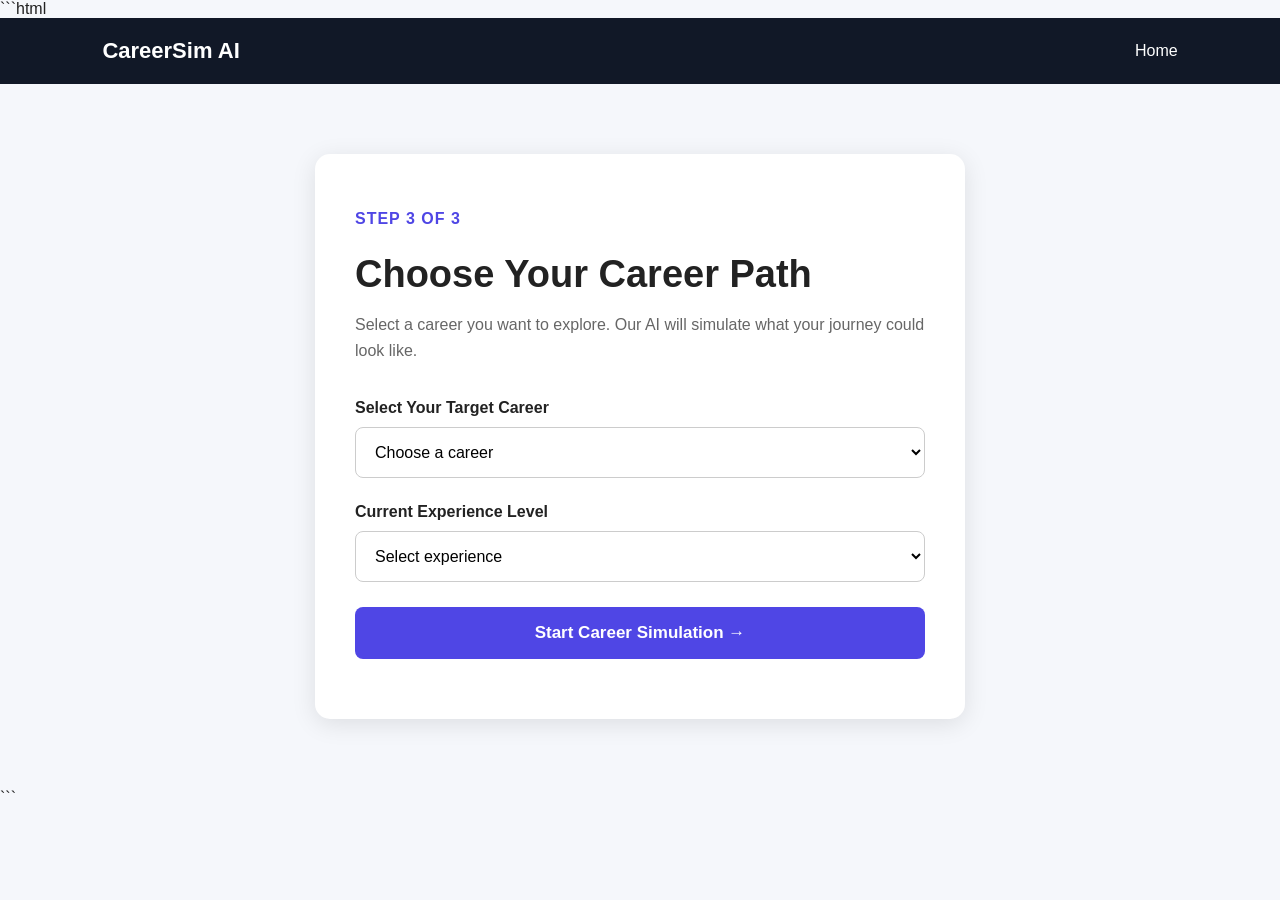
==== frontend/career.html @ e8f61f59 "Initial commit - AI Career Decision Simulator" ====
```html
<!DOCTYPE html>
<html lang="en">

<head>
    <meta charset="UTF-8">
    <meta name="viewport" content="width=device-width, initial-scale=1.0">

    <title>Career Selection | CareerSim AI</title>

    <style>
        * {
            box-sizing: border-box;
        }

        body {
            margin: 0;
            font-family: Arial, sans-serif;
            background: #f5f7fb;
            color: #222;
        }

        .navbar {
            background: #111827;
            color: white;
            padding: 20px 8%;
            display: flex;
            justify-content: space-between;
            align-items: center;
        }

        .logo {
            font-size: 22px;
            font-weight: bold;
        }

        .nav-links a {
            color: white;
            text-decoration: none;
        }

        .container {
            width: 90%;
            max-width: 650px;
            margin: 70px auto;
            background: white;
            padding: 40px;
            border-radius: 15px;
            box-shadow: 0 5px 25px rgba(0,0,0,0.1);
        }

        .tagline {
            color: #4f46e5;
            font-weight: bold;
            letter-spacing: 1px;
        }

        h1 {
            font-size: 38px;
            margin-bottom: 15px;
        }

        .description {
            color: #666;
            margin-bottom: 35px;
            line-height: 1.6;
        }

        .form-group {
            margin-bottom: 25px;
        }

        label {
            display: block;
            font-weight: bold;
            margin-bottom: 10px;
        }

        select {
            width: 100%;
            padding: 15px;
            font-size: 16px;
            border: 1px solid #ccc;
            border-radius: 8px;
            background: white;
            cursor: pointer;
        }

        #careerButton {
            width: 100%;
            padding: 16px;
            margin-top: 10px;
            border: none;
            border-radius: 8px;
            background: #4f46e5;
            color: white;
            font-size: 17px;
            font-weight: bold;
            cursor: pointer;
            display: block;
        }

        #careerButton:hover {
            background: #3730a3;
        }

        #careerMessage {
            margin-top: 20px;
            font-weight: bold;
            text-align: center;
        }
    </style>
</head>

<body>

    <nav class="navbar">
        <div class="logo">CareerSim AI</div>

        <div class="nav-links">
            <a href="index.html">Home</a>
        </div>
    </nav>


    <div class="container">

        <p class="tagline">STEP 3 OF 3</p>

        <h1>Choose Your Career Path</h1>

        <p class="description">
            Select a career you want to explore.
            Our AI will simulate what your journey could look like.
        </p>


        <div class="form-group">

            <label for="career">
                Select Your Target Career
            </label>

            <select id="career">

                <option value="">
                    Choose a career
                </option>

                <option value="software developer">
                    Software Developer
                </option>

                <option value="data analyst">
                    Data Analyst
                </option>

                <option value="data scientist">
                    Data Scientist
                </option>

                <option value="ai ml engineer">
                    AI / ML Engineer
                </option>

                <option value="web developer">
                    Web Developer
                </option>

                <option value="cloud engineer">
                    Cloud Engineer
                </option>

            </select>

        </div>


        <div class="form-group">

            <label for="experience">
                Current Experience Level
            </label>

            <select id="experience">

                <option value="">
                    Select experience
                </option>

                <option value="beginner">
                    Beginner
                </option>

                <option value="student">
                    Student with Projects
                </option>

                <option value="internship">
                    Internship Experience
                </option>

                <option value="experienced">
                    Working Professional
                </option>

            </select>

        </div>


        <button id="careerButton" type="button">
            Start Career Simulation →
        </button>

        <p id="careerMessage"></p>

    </div>


    <script>

        const API_BASE_URL = "http://127.0.0.1:8000";


        document.getElementById("careerButton").onclick = async function () {

            const career =
                document.getElementById("career").value;

            const experience =
                document.getElementById("experience").value;

            const message =
                document.getElementById("careerMessage");

            const profileId =
                localStorage.getItem("profileId");


            if (!profileId) {

                message.textContent =
                    "Profile not found. Please complete your profile first.";

                return;
            }


            if (!career) {

                message.textContent =
                    "Please select a career.";

                return;
            }


            if (!experience) {

                message.textContent =
                    "Please select your experience level.";

                return;
            }


            const button =
                document.getElementById("careerButton");

            button.textContent = "Saving...";
            button.disabled = true;


            try {

                const response = await fetch(
                    API_BASE_URL + "/api/career",
                    {
                        method: "POST",

                        headers: {
                            "Content-Type": "application/json"
                        },

                        body: JSON.stringify({

                            profile_id: Number(profileId),

                            target_career: career,

                            experience: experience

                        })
                    }
                );


                if (!response.ok) {

                    throw new Error(
                        "Backend error: " + response.status
                    );

                }


                const data = await response.json();


                localStorage.setItem(
                    "careerChoice",
                    JSON.stringify(data)
                );


                localStorage.setItem(
                    "selectedCareer",
                    career
                );


                localStorage.setItem(
                    "experienceLevel",
                    experience
                );


                message.textContent =
                    "Career saved successfully!";


                window.location.href =
                    "simulation.html";


            } catch (error) {

                console.error(error);

                message.textContent =
                    "Backend connection failed. Check that FastAPI is running.";

                button.disabled = false;

                button.textContent =
                    "Start Career Simulation →";
            }

        };

    </script>

</body>

</html>
```
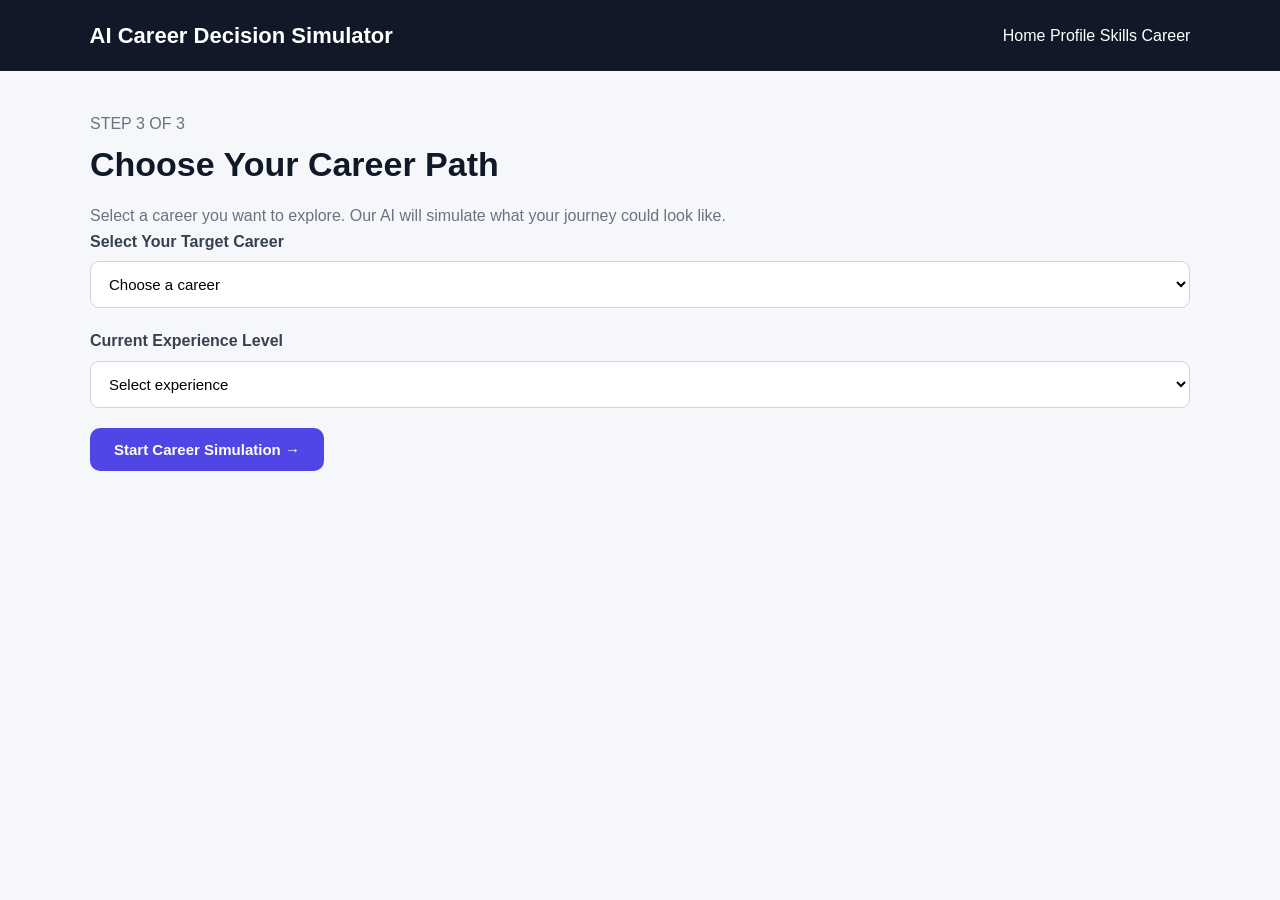
==== commit 54711af7: "Fix career selection page" ====
--- a/frontend/career.html
+++ b/frontend/career.html
@@ -1,357 +1,184 @@
-```html
 <!DOCTYPE html>
 <html lang="en">
 
 <head>
     <meta charset="UTF-8">
-    <meta name="viewport" content="width=device-width, initial-scale=1.0">
 
-    <title>Career Selection | CareerSim AI</title>
+    <meta name="viewport"
+          content="width=device-width, initial-scale=1.0">
 
-    <style>
-        * {
-            box-sizing: border-box;
-        }
+    <title>Choose Your Career | AI Career Decision Simulator</title>
 
-        body {
-            margin: 0;
-            font-family: Arial, sans-serif;
-            background: #f5f7fb;
-            color: #222;
-        }
-
-        .navbar {
-            background: #111827;
-            color: white;
-            padding: 20px 8%;
-            display: flex;
-            justify-content: space-between;
-            align-items: center;
-        }
-
-        .logo {
-            font-size: 22px;
-            font-weight: bold;
-        }
-
-        .nav-links a {
-            color: white;
-            text-decoration: none;
-        }
-
-        .container {
-            width: 90%;
-            max-width: 650px;
-            margin: 70px auto;
-            background: white;
-            padding: 40px;
-            border-radius: 15px;
-            box-shadow: 0 5px 25px rgba(0,0,0,0.1);
-        }
-
-        .tagline {
-            color: #4f46e5;
-            font-weight: bold;
-            letter-spacing: 1px;
-        }
-
-        h1 {
-            font-size: 38px;
-            margin-bottom: 15px;
-        }
-
-        .description {
-            color: #666;
-            margin-bottom: 35px;
-            line-height: 1.6;
-        }
-
-        .form-group {
-            margin-bottom: 25px;
-        }
-
-        label {
-            display: block;
-            font-weight: bold;
-            margin-bottom: 10px;
-        }
-
-        select {
-            width: 100%;
-            padding: 15px;
-            font-size: 16px;
-            border: 1px solid #ccc;
-            border-radius: 8px;
-            background: white;
-            cursor: pointer;
-        }
-
-        #careerButton {
-            width: 100%;
-            padding: 16px;
-            margin-top: 10px;
-            border: none;
-            border-radius: 8px;
-            background: #4f46e5;
-            color: white;
-            font-size: 17px;
-            font-weight: bold;
-            cursor: pointer;
-            display: block;
-        }
-
-        #careerButton:hover {
-            background: #3730a3;
-        }
-
-        #careerMessage {
-            margin-top: 20px;
-            font-weight: bold;
-            text-align: center;
-        }
-    </style>
+    <link rel="stylesheet" href="style.css">
 </head>
 
 <body>
 
+    <!-- =========================
+         NAVIGATION
+    ========================== -->
+
     <nav class="navbar">
-        <div class="logo">CareerSim AI</div>
+
+        <div class="logo">
+            AI Career Decision Simulator
+        </div>
 
         <div class="nav-links">
             <a href="index.html">Home</a>
+            <a href="profile.html">Profile</a>
+            <a href="skills.html">Skills</a>
+            <a href="career.html" class="active">Career</a>
         </div>
+
     </nav>
 
 
-    <div class="container">
+    <!-- =========================
+         MAIN CONTENT
+    ========================== -->
 
-        <p class="tagline">STEP 3 OF 3</p>
+    <main class="container">
 
-        <h1>Choose Your Career Path</h1>
+        <section class="page-header">
 
-        <p class="description">
-            Select a career you want to explore.
-            Our AI will simulate what your journey could look like.
-        </p>
+            <p>
+                STEP 3 OF 3
+            </p>
+
+            <h1>
+                Choose Your Career Path
+            </h1>
+
+            <p>
+                Select a career you want to explore.
+                Our AI will simulate what your journey could look like.
+            </p>
+
+        </section>
 
 
-        <div class="form-group">
+        <!-- =========================
+             CAREER FORM
+        ========================== -->
 
-            <label for="career">
-                Select Your Target Career
-            </label>
+        <section class="form-section">
 
-            <select id="career">
+            <form id="careerForm">
 
-                <option value="">
-                    Choose a career
-                </option>
+                <!-- Target Career -->
 
-                <option value="software developer">
-                    Software Developer
-                </option>
+                <div class="form-group">
 
-                <option value="data analyst">
-                    Data Analyst
-                </option>
+                    <label for="career">
+                        Select Your Target Career
+                    </label>
 
-                <option value="data scientist">
-                    Data Scientist
-                </option>
+                    <select
+                        id="career"
+                        name="career"
+                        required
+                    >
 
-                <option value="ai ml engineer">
-                    AI / ML Engineer
-                </option>
+                        <option value="">
+                            Choose a career
+                        </option>
 
-                <option value="web developer">
-                    Web Developer
-                </option>
+                        <option value="software-developer">
+                            Software Developer
+                        </option>
 
-                <option value="cloud engineer">
-                    Cloud Engineer
-                </option>
+                        <option value="data-analyst">
+                            Data Analyst
+                        </option>
 
-            </select>
+                        <option value="data-scientist">
+                            Data Scientist
+                        </option>
 
-        </div>
+                        <option value="ai-ml-engineer">
+                            AI / ML Engineer
+                        </option>
+
+                        <option value="web-developer">
+                            Web Developer
+                        </option>
+
+                        <option value="cloud-engineer">
+                            Cloud Engineer
+                        </option>
+
+                    </select>
+
+                </div>
 
 
-        <div class="form-group">
+                <!-- Experience Level -->
 
-            <label for="experience">
-                Current Experience Level
-            </label>
+                <div class="form-group">
 
-            <select id="experience">
+                    <label for="experience">
+                        Current Experience Level
+                    </label>
 
-                <option value="">
-                    Select experience
-                </option>
+                    <select
+                        id="experience"
+                        name="experience"
+                        required
+                    >
 
-                <option value="beginner">
-                    Beginner
-                </option>
+                        <option value="">
+                            Select experience
+                        </option>
 
-                <option value="student">
-                    Student with Projects
-                </option>
+                        <option value="beginner">
+                            Beginner
+                        </option>
 
-                <option value="internship">
-                    Internship Experience
-                </option>
+                        <option value="student-with-projects">
+                            Student with Projects
+                        </option>
 
-                <option value="experienced">
-                    Working Professional
-                </option>
+                        <option value="internship-experience">
+                            Internship Experience
+                        </option>
 
-            </select>
+                        <option value="working-professional">
+                            Working Professional
+                        </option>
 
-        </div>
+                    </select>
+
+                </div>
 
 
-        <button id="careerButton" type="button">
-            Start Career Simulation →
-        </button>
+                <!-- Submit Button -->
 
-        <p id="careerMessage"></p>
+                <div class="form-actions">
 
-    </div>
+                    <button
+                        type="submit"
+                        class="primary-btn"
+                    >
+                        Start Career Simulation →
+                    </button>
+
+                </div>
+
+            </form>
+
+        </section>
+
+    </main>
 
 
-    <script>
+    <!-- =========================
+         JAVASCRIPT
+         ONLY script.js
+    ========================== -->
 
-        const API_BASE_URL = "http://127.0.0.1:8000";
-
-
-        document.getElementById("careerButton").onclick = async function () {
-
-            const career =
-                document.getElementById("career").value;
-
-            const experience =
-                document.getElementById("experience").value;
-
-            const message =
-                document.getElementById("careerMessage");
-
-            const profileId =
-                localStorage.getItem("profileId");
-
-
-            if (!profileId) {
-
-                message.textContent =
-                    "Profile not found. Please complete your profile first.";
-
-                return;
-            }
-
-
-            if (!career) {
-
-                message.textContent =
-                    "Please select a career.";
-
-                return;
-            }
-
-
-            if (!experience) {
-
-                message.textContent =
-                    "Please select your experience level.";
-
-                return;
-            }
-
-
-            const button =
-                document.getElementById("careerButton");
-
-            button.textContent = "Saving...";
-            button.disabled = true;
-
-
-            try {
-
-                const response = await fetch(
-                    API_BASE_URL + "/api/career",
-                    {
-                        method: "POST",
-
-                        headers: {
-                            "Content-Type": "application/json"
-                        },
-
-                        body: JSON.stringify({
-
-                            profile_id: Number(profileId),
-
-                            target_career: career,
-
-                            experience: experience
-
-                        })
-                    }
-                );
-
-
-                if (!response.ok) {
-
-                    throw new Error(
-                        "Backend error: " + response.status
-                    );
-
-                }
-
-
-                const data = await response.json();
-
-
-                localStorage.setItem(
-                    "careerChoice",
-                    JSON.stringify(data)
-                );
-
-
-                localStorage.setItem(
-                    "selectedCareer",
-                    career
-                );
-
-
-                localStorage.setItem(
-                    "experienceLevel",
-                    experience
-                );
-
-
-                message.textContent =
-                    "Career saved successfully!";
-
-
-                window.location.href =
-                    "simulation.html";
-
-
-            } catch (error) {
-
-                console.error(error);
-
-                message.textContent =
-                    "Backend connection failed. Check that FastAPI is running.";
-
-                button.disabled = false;
-
-                button.textContent =
-                    "Start Career Simulation →";
-            }
-
-        };
-
-    </script>
+    <script src="script.js"></script>
 
 </body>
 
-</html>
-```
+</html>
--- a/frontend/style.css
+++ b/frontend/style.css
@@ -0,0 +1,434 @@
+/* =========================================
+   AI CAREER DECISION SIMULATOR
+   COMMON WEBSITE STYLES
+   ========================================= */
+
+* {
+    margin: 0;
+    padding: 0;
+    box-sizing: border-box;
+}
+
+body {
+    font-family: Arial, Helvetica, sans-serif;
+    background: #f5f7fb;
+    color: #172033;
+    line-height: 1.6;
+}
+
+/* =========================
+   CONTAINER
+   ========================= */
+
+.container {
+    width: 90%;
+    max-width: 1100px;
+    margin: 40px auto;
+}
+
+/* =========================
+   HEADINGS
+   ========================= */
+
+h1 {
+    font-size: 34px;
+    margin-bottom: 12px;
+    color: #111827;
+}
+
+h2 {
+    font-size: 24px;
+    margin-bottom: 15px;
+    color: #111827;
+}
+
+h3 {
+    font-size: 19px;
+    margin-bottom: 10px;
+    color: #1f2937;
+}
+
+p {
+    color: #6b7280;
+}
+
+/* =========================
+   NAVIGATION
+   ========================= */
+
+.navbar {
+    background: #111827;
+    color: white;
+    padding: 18px 7%;
+    display: flex;
+    justify-content: space-between;
+    align-items: center;
+}
+
+.logo {
+    font-size: 22px;
+    font-weight: bold;
+}
+
+.navbar a {
+    color: white;
+    text-decoration: none;
+}
+
+/* =========================
+   HERO SECTION
+   ========================= */
+
+.hero {
+    background: linear-gradient(135deg, #1d4ed8, #4f46e5);
+    color: white;
+    padding: 40px;
+    border-radius: 18px;
+    margin-bottom: 25px;
+}
+
+.hero h1 {
+    color: white;
+    font-size: 36px;
+}
+
+.hero p {
+    color: #e0e7ff;
+    font-size: 17px;
+}
+
+/* =========================
+   CARDS
+   ========================= */
+
+.card {
+    background: white;
+    border-radius: 16px;
+    padding: 25px;
+    margin-bottom: 20px;
+    box-shadow: 0 5px 20px rgba(0, 0, 0, 0.07);
+}
+
+.card h2 {
+    margin-bottom: 20px;
+}
+
+/* =========================
+   GRID
+   ========================= */
+
+.grid {
+    display: grid;
+    grid-template-columns: repeat(2, 1fr);
+    gap: 20px;
+}
+
+/* =========================
+   FORMS
+   ========================= */
+
+.form-group {
+    margin-bottom: 20px;
+}
+
+label {
+    display: block;
+    font-weight: 600;
+    margin-bottom: 7px;
+    color: #374151;
+}
+
+input,
+select,
+textarea {
+    width: 100%;
+    padding: 13px 14px;
+    border: 1px solid #d1d5db;
+    border-radius: 9px;
+    background: white;
+    font-size: 15px;
+    outline: none;
+}
+
+input:focus,
+select:focus,
+textarea:focus {
+    border-color: #4f46e5;
+    box-shadow: 0 0 0 3px rgba(79, 70, 229, 0.12);
+}
+
+/* =========================
+   BUTTONS
+   ========================= */
+
+button,
+.primary-button,
+.secondary-button,
+.button {
+    display: inline-block;
+    padding: 13px 24px;
+    border-radius: 10px;
+    border: none;
+    background: #4f46e5;
+    color: white;
+    text-decoration: none;
+    font-size: 15px;
+    font-weight: bold;
+    cursor: pointer;
+    transition: 0.2s ease;
+}
+
+button:hover,
+.primary-button:hover,
+.button:hover {
+    background: #3730a3;
+    transform: translateY(-1px);
+}
+
+.secondary-button {
+    background: #e5e7eb;
+    color: #1f2937;
+}
+
+.secondary-button:hover {
+    background: #d1d5db;
+}
+
+/* =========================
+   BUTTON AREA
+   ========================= */
+
+.button-area {
+    display: flex;
+    justify-content: center;
+    gap: 15px;
+    flex-wrap: wrap;
+    margin-top: 25px;
+}
+
+/* =========================
+   SKILLS
+   ========================= */
+
+.skill {
+    margin-bottom: 18px;
+}
+
+.skill-header {
+    display: flex;
+    justify-content: space-between;
+    margin-bottom: 6px;
+}
+
+.skill-bar,
+.progress-bar,
+.bar {
+    width: 100%;
+    height: 9px;
+    background: #e5e7eb;
+    border-radius: 10px;
+    overflow: hidden;
+}
+
+.skill-fill,
+.progress-fill,
+.fill {
+    height: 100%;
+    background: #4f46e5;
+    border-radius: 10px;
+}
+
+/* =========================
+   CAREER SELECTION
+   ========================= */
+
+.career-options {
+    display: grid;
+    grid-template-columns: repeat(2, 1fr);
+    gap: 15px;
+}
+
+.career-option {
+    border: 2px solid #e5e7eb;
+    background: white;
+    padding: 20px;
+    border-radius: 12px;
+    cursor: pointer;
+    transition: 0.2s ease;
+}
+
+.career-option:hover {
+    border-color: #4f46e5;
+    background: #eef2ff;
+}
+
+.career-option.selected {
+    border-color: #4f46e5;
+    background: #eef2ff;
+}
+
+/* =========================
+   RESULTS
+   ========================= */
+
+.result-card {
+    background: white;
+    border-radius: 16px;
+    padding: 25px;
+    margin-bottom: 20px;
+    box-shadow: 0 5px 20px rgba(0, 0, 0, 0.07);
+}
+
+.readiness-score {
+    font-size: 42px;
+    font-weight: bold;
+    color: #4f46e5;
+    text-align: center;
+    margin: 15px 0;
+}
+
+/* =========================
+   ROADMAP
+   ========================= */
+
+.roadmap {
+    display: flex;
+    flex-direction: column;
+    gap: 15px;
+}
+
+.roadmap-step {
+    background: white;
+    border-left: 5px solid #4f46e5;
+    padding: 18px;
+    border-radius: 10px;
+    box-shadow: 0 3px 12px rgba(0, 0, 0, 0.05);
+}
+
+.roadmap-step strong {
+    display: block;
+    margin-bottom: 5px;
+}
+
+/* =========================
+   MEMORY
+   ========================= */
+
+.memory-card {
+    background: #f8fafc;
+    border-left: 5px solid #4f46e5;
+    padding: 20px;
+    border-radius: 10px;
+    margin-bottom: 15px;
+}
+
+.memory-card strong {
+    display: block;
+    margin-bottom: 5px;
+}
+
+.memory-card p {
+    color: #4b5563;
+}
+
+/* =========================
+   ALERTS
+   ========================= */
+
+.success {
+    background: #ecfdf5;
+    color: #065f46;
+    padding: 15px;
+    border-radius: 10px;
+    margin-bottom: 20px;
+}
+
+.error {
+    background: #fef2f2;
+    color: #991b1b;
+    padding: 15px;
+    border-radius: 10px;
+    margin-bottom: 20px;
+}
+
+.info {
+    background: #eff6ff;
+    color: #1e40af;
+    padding: 15px;
+    border-radius: 10px;
+    margin-bottom: 20px;
+}
+
+/* =========================
+   LOADING
+   ========================= */
+
+.loading {
+    text-align: center;
+    padding: 30px;
+    color: #6b7280;
+}
+
+/* =========================
+   FOOTER
+   ========================= */
+
+footer {
+    text-align: center;
+    padding: 25px;
+    margin-top: 40px;
+    color: #6b7280;
+    font-size: 14px;
+}
+
+/* =========================
+   MOBILE RESPONSIVE
+   ========================= */
+
+@media (max-width: 700px) {
+
+    .container {
+        width: 94%;
+        margin: 25px auto;
+    }
+
+    .grid {
+        grid-template-columns: 1fr;
+    }
+
+    .career-options {
+        grid-template-columns: 1fr;
+    }
+
+    .hero {
+        padding: 25px;
+    }
+
+    .hero h1 {
+        font-size: 28px;
+    }
+
+    h1 {
+        font-size: 28px;
+    }
+
+    .navbar {
+        padding: 15px 5%;
+    }
+
+    .logo {
+        font-size: 18px;
+    }
+
+    .button-area {
+        flex-direction: column;
+    }
+
+    button,
+    .primary-button,
+    .secondary-button,
+    .button {
+        width: 100%;
+        text-align: center;
+    }
+}
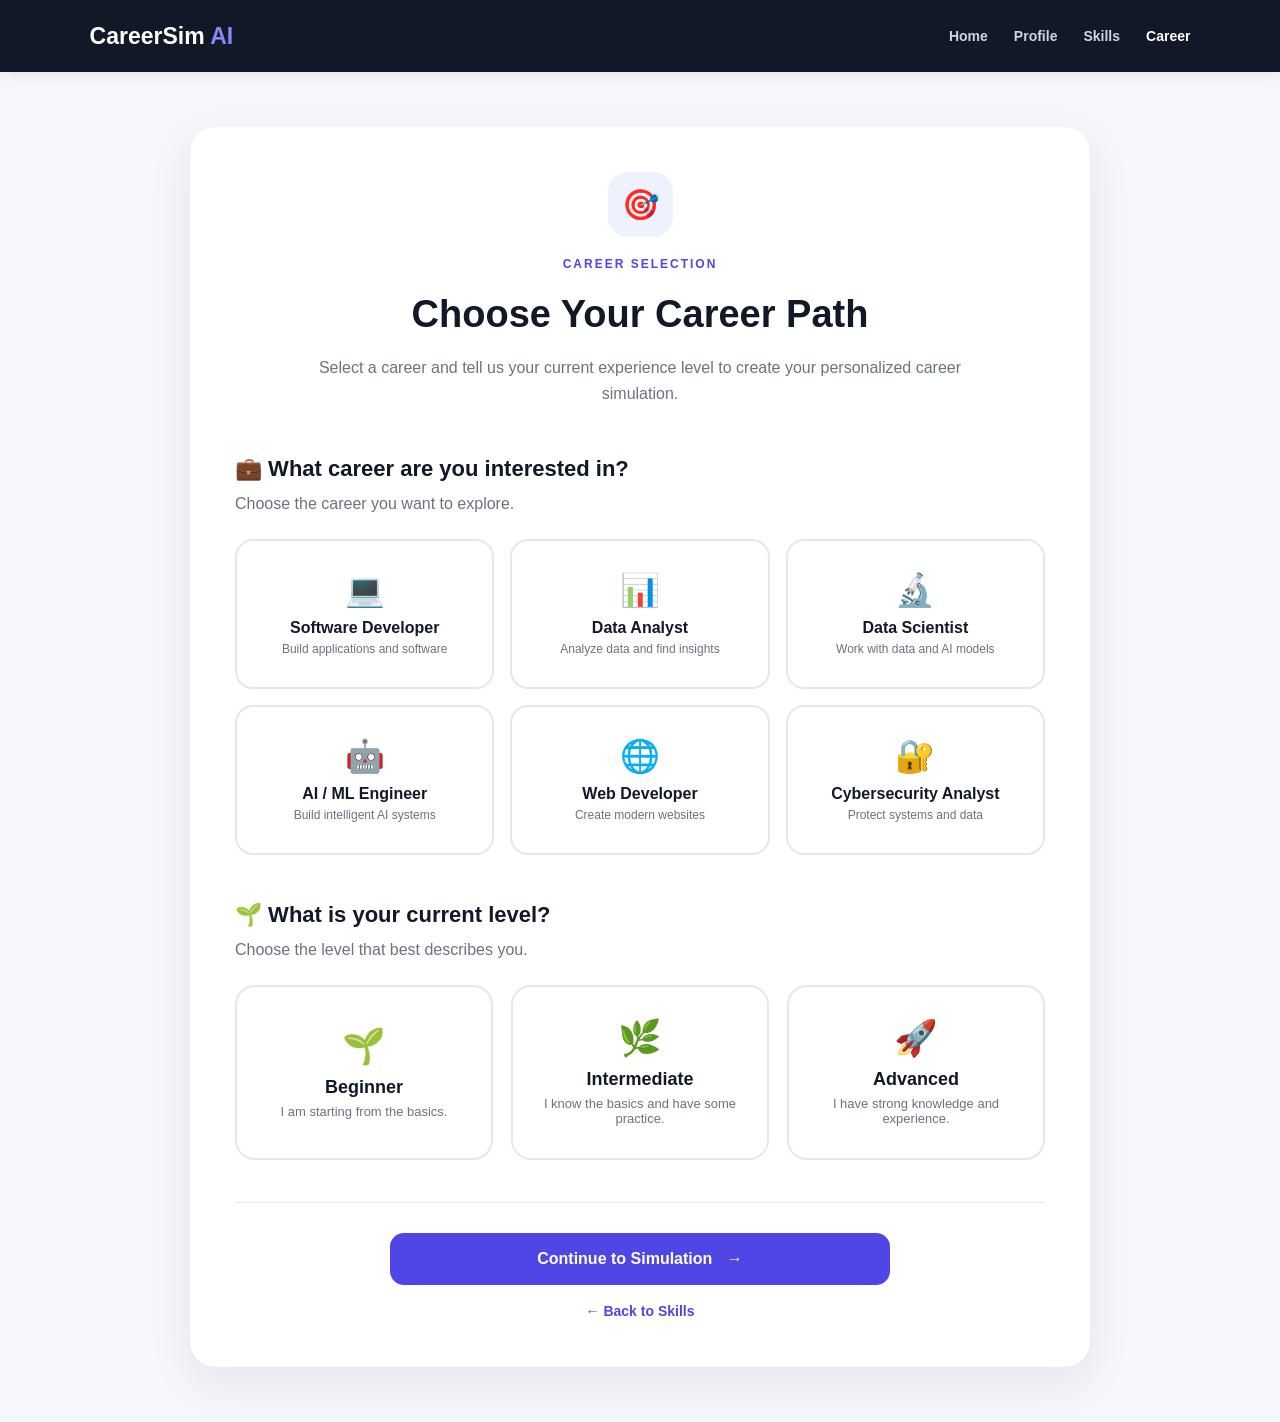
==== commit db3609aa: "Improve career simulation UI" ====
--- a/frontend/career.html
+++ b/frontend/career.html
@@ -3,85 +3,198 @@
 
 <head>
     <meta charset="UTF-8">
-
-    <meta name="viewport"
-          content="width=device-width, initial-scale=1.0">
-
-    <title>Choose Your Career | AI Career Decision Simulator</title>
+    <meta name="viewport" content="width=device-width, initial-scale=1.0">
+
+    <title>Choose Career | CareerSim AI</title>
 
     <link rel="stylesheet" href="style.css">
 </head>
 
 <body>
 
-    <!-- =========================
-         NAVIGATION
-    ========================== -->
+    <!-- NAVBAR -->
 
     <nav class="navbar">
 
         <div class="logo">
-            AI Career Decision Simulator
+            CareerSim <span>AI</span>
         </div>
 
         <div class="nav-links">
+
             <a href="index.html">Home</a>
             <a href="profile.html">Profile</a>
             <a href="skills.html">Skills</a>
             <a href="career.html" class="active">Career</a>
+
         </div>
 
     </nav>
 
 
-    <!-- =========================
-         MAIN CONTENT
-    ========================== -->
-
-    <main class="container">
-
-        <section class="page-header">
-
-            <p>
-                STEP 3 OF 3
-            </p>
-
-            <h1>
-                Choose Your Career Path
-            </h1>
-
-            <p>
-                Select a career you want to explore.
-                Our AI will simulate what your journey could look like.
-            </p>
-
-        </section>
-
-
-        <!-- =========================
-             CAREER FORM
-        ========================== -->
-
-        <section class="form-section">
+    <!-- MAIN -->
+
+    <main class="career-page">
+
+        <div class="career-container">
+
+            <div class="career-header">
+
+                <div class="page-icon">
+                    🎯
+                </div>
+
+                <p class="tagline">
+                    CAREER SELECTION
+                </p>
+
+                <h1>
+                    Choose Your Career Path
+                </h1>
+
+                <p class="career-subtitle">
+                    Select a career and tell us your current
+                    experience level to create your personalized
+                    career simulation.
+                </p>
+
+            </div>
+
 
             <form id="careerForm">
 
-                <!-- Target Career -->
-
-                <div class="form-group">
-
-                    <label for="career">
-                        Select Your Target Career
-                    </label>
-
-                    <select
-                        id="career"
-                        name="career"
-                        required
-                    >
+
+                <!-- CAREER -->
+
+                <div class="selection-section">
+
+                    <h2>
+                        💼 What career are you interested in?
+                    </h2>
+
+                    <p class="selection-description">
+                        Choose the career you want to explore.
+                    </p>
+
+
+                    <div class="career-choice-grid">
+
+                        <button
+                            type="button"
+                            class="career-choice"
+                            data-career="software-developer">
+
+                            <span class="choice-icon">💻</span>
+
+                            <span class="choice-title">
+                                Software Developer
+                            </span>
+
+                            <span class="choice-description">
+                                Build applications and software
+                            </span>
+
+                        </button>
+
+
+                        <button
+                            type="button"
+                            class="career-choice"
+                            data-career="data-analyst">
+
+                            <span class="choice-icon">📊</span>
+
+                            <span class="choice-title">
+                                Data Analyst
+                            </span>
+
+                            <span class="choice-description">
+                                Analyze data and find insights
+                            </span>
+
+                        </button>
+
+
+                        <button
+                            type="button"
+                            class="career-choice"
+                            data-career="data-scientist">
+
+                            <span class="choice-icon">🔬</span>
+
+                            <span class="choice-title">
+                                Data Scientist
+                            </span>
+
+                            <span class="choice-description">
+                                Work with data and AI models
+                            </span>
+
+                        </button>
+
+
+                        <button
+                            type="button"
+                            class="career-choice"
+                            data-career="ai-ml-engineer">
+
+                            <span class="choice-icon">🤖</span>
+
+                            <span class="choice-title">
+                                AI / ML Engineer
+                            </span>
+
+                            <span class="choice-description">
+                                Build intelligent AI systems
+                            </span>
+
+                        </button>
+
+
+                        <button
+                            type="button"
+                            class="career-choice"
+                            data-career="web-developer">
+
+                            <span class="choice-icon">🌐</span>
+
+                            <span class="choice-title">
+                                Web Developer
+                            </span>
+
+                            <span class="choice-description">
+                                Create modern websites
+                            </span>
+
+                        </button>
+
+
+                        <button
+                            type="button"
+                            class="career-choice"
+                            data-career="cybersecurity-analyst">
+
+                            <span class="choice-icon">🔐</span>
+
+                            <span class="choice-title">
+                                Cybersecurity Analyst
+                            </span>
+
+                            <span class="choice-description">
+                                Protect systems and data
+                            </span>
+
+                        </button>
+
+                    </div>
+
+
+                    <!-- Hidden field used by existing JS -->
+
+                    <select id="career" class="hidden-select" required>
 
                         <option value="">
-                            Choose a career
+                            Select Career
                         </option>
 
                         <option value="software-developer">
@@ -104,8 +217,8 @@
                             Web Developer
                         </option>
 
-                        <option value="cloud-engineer">
-                            Cloud Engineer
+                        <option value="cybersecurity-analyst">
+                            Cybersecurity Analyst
                         </option>
 
                     </select>
@@ -113,38 +226,104 @@
                 </div>
 
 
-                <!-- Experience Level -->
-
-                <div class="form-group">
-
-                    <label for="experience">
-                        Current Experience Level
-                    </label>
-
-                    <select
-                        id="experience"
-                        name="experience"
-                        required
-                    >
+
+                <!-- EXPERIENCE -->
+
+                <div class="selection-section">
+
+                    <h2>
+                        🌱 What is your current level?
+                    </h2>
+
+                    <p class="selection-description">
+                        Choose the level that best describes you.
+                    </p>
+
+
+                    <div class="level-grid">
+
+
+                        <button
+                            type="button"
+                            class="level-card"
+                            data-level="Beginner">
+
+                            <span class="level-emoji">
+                                🌱
+                            </span>
+
+                            <span class="level-title">
+                                Beginner
+                            </span>
+
+                            <span class="level-description">
+                                I am starting from the basics.
+                            </span>
+
+                        </button>
+
+
+                        <button
+                            type="button"
+                            class="level-card"
+                            data-level="Intermediate">
+
+                            <span class="level-emoji">
+                                🌿
+                            </span>
+
+                            <span class="level-title">
+                                Intermediate
+                            </span>
+
+                            <span class="level-description">
+                                I know the basics and have some practice.
+                            </span>
+
+                        </button>
+
+
+                        <button
+                            type="button"
+                            class="level-card"
+                            data-level="Advanced">
+
+                            <span class="level-emoji">
+                                🚀
+                            </span>
+
+                            <span class="level-title">
+                                Advanced
+                            </span>
+
+                            <span class="level-description">
+                                I have strong knowledge and experience.
+                            </span>
+
+                        </button>
+
+
+                    </div>
+
+
+                    <!-- Hidden experience field -->
+
+                    <select id="experience" class="hidden-select" required>
 
                         <option value="">
-                            Select experience
-                        </option>
-
-                        <option value="beginner">
+                            Select Level
+                        </option>
+
+                        <option value="Beginner">
                             Beginner
                         </option>
 
-                        <option value="student-with-projects">
-                            Student with Projects
-                        </option>
-
-                        <option value="internship-experience">
-                            Internship Experience
-                        </option>
-
-                        <option value="working-professional">
-                            Working Professional
+                        <option value="Intermediate">
+                            Intermediate
+                        </option>
+
+                        <option value="Advanced">
+                            Advanced
                         </option>
 
                     </select>
@@ -152,33 +331,169 @@
                 </div>
 
 
-                <!-- Submit Button -->
-
-                <div class="form-actions">
+
+                <!-- CONTINUE -->
+
+                <div class="career-actions">
 
                     <button
                         type="submit"
-                        class="primary-btn"
-                    >
-                        Start Career Simulation →
+                        id="continueCareerButton"
+                        class="continue-career-button">
+
+                        Continue to Simulation
+
+                        <span>→</span>
+
                     </button>
 
+                    <a
+                        href="skills.html"
+                        class="back-button">
+
+                        ← Back to Skills
+
+                    </a>
+
                 </div>
 
+
             </form>
 
-        </section>
+        </div>
 
     </main>
 
 
-    <!-- =========================
-         JAVASCRIPT
-         ONLY script.js
-    ========================== -->
-
     <script src="script.js"></script>
 
+
+    <!-- PAGE INTERACTION -->
+
+    <script>
+
+        const careerButtons =
+            document.querySelectorAll(".career-choice");
+
+        const levelButtons =
+            document.querySelectorAll(".level-card");
+
+
+        const careerSelect =
+            document.getElementById("career");
+
+        const experienceSelect =
+            document.getElementById("experience");
+
+
+        /* CAREER SELECTION */
+
+        careerButtons.forEach(function(button) {
+
+            button.addEventListener("click", function() {
+
+                careerButtons.forEach(function(item) {
+
+                    item.classList.remove("selected");
+
+                });
+
+
+                button.classList.add("selected");
+
+
+                careerSelect.value =
+                    button.dataset.career;
+
+            });
+
+        });
+
+
+        /* EXPERIENCE LEVEL */
+
+        levelButtons.forEach(function(button) {
+
+            button.addEventListener("click", function() {
+
+                levelButtons.forEach(function(item) {
+
+                    item.classList.remove("selected");
+
+                });
+
+
+                button.classList.add("selected");
+
+
+                experienceSelect.value =
+                    button.dataset.level;
+
+            });
+
+        });
+
+
+        /* SUBMIT */
+
+        document
+            .getElementById("careerForm")
+            .addEventListener("submit", function(event) {
+
+                event.preventDefault();
+
+
+                const career =
+                    careerSelect.value;
+
+                const experience =
+                    experienceSelect.value;
+
+
+                if (!career) {
+
+                    alert(
+                        "Please choose a career first."
+                    );
+
+                    return;
+
+                }
+
+
+                if (!experience) {
+
+                    alert(
+                        "Please choose your experience level."
+                    );
+
+                    return;
+
+                }
+
+
+                const careerChoice = {
+
+                    targetCareer: career,
+
+                    experience: experience
+
+                };
+
+
+                localStorage.setItem(
+                    "careerChoice",
+                    JSON.stringify(careerChoice)
+                );
+
+
+                window.location.href =
+                    "simulation.html";
+
+            });
+
+    </script>
+
 </body>
 
 </html>
--- a/frontend/style.css
+++ b/frontend/style.css
@@ -1,7 +1,7 @@
-/* =========================================
-   AI CAREER DECISION SIMULATOR
-   COMMON WEBSITE STYLES
-   ========================================= */
+/* =====================================================
+   CAREERSIM AI
+   COMPLETE WEBSITE STYLE
+   ===================================================== */
 
 * {
     margin: 0;
@@ -9,16 +9,1143 @@
     box-sizing: border-box;
 }
 
+html {
+    scroll-behavior: smooth;
+}
+
 body {
     font-family: Arial, Helvetica, sans-serif;
-    background: #f5f7fb;
+    background: #f6f7fb;
     color: #172033;
     line-height: 1.6;
 }
 
-/* =========================
-   CONTAINER
-   ========================= */
+
+/* =====================================================
+   NAVBAR
+   ===================================================== */
+
+.navbar {
+    width: 100%;
+    min-height: 72px;
+
+    background: #111827;
+
+    display: flex;
+    align-items: center;
+    justify-content: space-between;
+
+    padding: 16px 7%;
+
+    box-shadow:
+        0 3px 15px rgba(0, 0, 0, 0.08);
+}
+
+.logo {
+    color: white;
+    font-size: 23px;
+    font-weight: 700;
+}
+
+.logo span {
+    color: #818cf8;
+}
+
+.nav-links {
+    display: flex;
+    align-items: center;
+    gap: 26px;
+}
+
+.nav-links a {
+    color: #d1d5db;
+    text-decoration: none;
+    font-size: 14px;
+    font-weight: 600;
+    transition: 0.2s;
+}
+
+.nav-links a:hover,
+.nav-links a.active {
+    color: white;
+}
+
+
+/* =====================================================
+   COMMON
+   ===================================================== */
+
+h1,
+h2,
+h3 {
+    color: #111827;
+}
+
+p {
+    color: #6b7280;
+}
+
+.tagline {
+    color: #4f46e5;
+
+    font-size: 12px;
+    font-weight: 800;
+
+    letter-spacing: 2px;
+}
+
+
+/* =====================================================
+   HOMEPAGE
+   ===================================================== */
+
+.hero-section {
+    width: 92%;
+    max-width: 1150px;
+
+    min-height: 500px;
+
+    margin: 55px auto;
+
+    padding: 70px 40px;
+
+    display: flex;
+    align-items: center;
+    justify-content: center;
+
+    text-align: center;
+
+    background:
+        linear-gradient(
+            135deg,
+            #eef2ff,
+            #ffffff,
+            #f5f3ff
+        );
+
+    border: 1px solid #e0e7ff;
+
+    border-radius: 28px;
+
+    box-shadow:
+        0 15px 40px rgba(79, 70, 229, 0.08);
+}
+
+.hero-content {
+    width: 100%;
+    max-width: 850px;
+    margin: auto;
+}
+
+.hero-content h1 {
+    font-size: 50px;
+    line-height: 1.15;
+    margin: 18px 0 25px;
+}
+
+.hero-content h1 span {
+    display: block;
+    color: #4f46e5;
+}
+
+.hero-description {
+    max-width: 750px;
+    margin: auto auto 35px;
+    font-size: 18px;
+}
+
+.primary-button {
+    display: inline-flex;
+    align-items: center;
+    justify-content: center;
+
+    padding: 15px 30px;
+
+    background: #4f46e5;
+    color: white;
+
+    text-decoration: none;
+
+    border-radius: 12px;
+
+    font-weight: 700;
+
+    transition: 0.2s;
+}
+
+.primary-button:hover {
+    background: #3730a3;
+    transform: translateY(-2px);
+}
+
+
+/* =====================================================
+   GENERAL SECTIONS
+   ===================================================== */
+
+.content-section {
+    width: 92%;
+    max-width: 1150px;
+
+    margin: auto;
+
+    padding: 60px 0;
+}
+
+.section-heading {
+    text-align: center;
+    max-width: 800px;
+
+    margin: 0 auto 40px;
+}
+
+.section-heading h2 {
+    font-size: 34px;
+    margin-top: 10px;
+}
+
+
+/* =====================================================
+   JOURNEY / FEATURES
+   ===================================================== */
+
+.journey,
+.features {
+    display: grid;
+
+    grid-template-columns:
+        repeat(4, minmax(0, 1fr));
+
+    gap: 22px;
+}
+
+.journey-card,
+.feature-card {
+    background: white;
+
+    border: 1px solid #e5e7eb;
+
+    border-radius: 18px;
+
+    padding: 30px 24px;
+
+    text-align: center;
+
+    box-shadow:
+        0 8px 25px rgba(15, 23, 42, 0.05);
+
+    transition: 0.2s;
+}
+
+.journey-card:hover,
+.feature-card:hover {
+    transform: translateY(-5px);
+
+    border-color: #c7d2fe;
+
+    box-shadow:
+        0 15px 30px rgba(79, 70, 229, 0.10);
+}
+
+.step-number {
+    width: 48px;
+    height: 48px;
+
+    margin: 0 auto 18px;
+
+    display: flex;
+    align-items: center;
+    justify-content: center;
+
+    border-radius: 50%;
+
+    background: #eef2ff;
+    color: #4f46e5;
+
+    font-weight: 700;
+}
+
+
+/* =====================================================
+   CAREER PAGE
+   ===================================================== */
+
+.career-page {
+    min-height: calc(100vh - 72px);
+
+    padding: 55px 20px;
+
+    display: flex;
+    justify-content: center;
+    align-items: flex-start;
+}
+
+.career-container {
+    width: 100%;
+    max-width: 900px;
+
+    background: white;
+
+    padding: 45px;
+
+    border-radius: 26px;
+
+    box-shadow:
+        0 15px 45px rgba(15, 23, 42, 0.08);
+}
+
+.career-header {
+    text-align: center;
+
+    margin-bottom: 45px;
+}
+
+.page-icon {
+    width: 65px;
+    height: 65px;
+
+    margin: 0 auto 18px;
+
+    display: flex;
+    align-items: center;
+    justify-content: center;
+
+    background: #eef2ff;
+
+    border-radius: 20px;
+
+    font-size: 30px;
+}
+
+.career-header h1 {
+    font-size: 38px;
+
+    margin: 10px 0;
+}
+
+.career-subtitle {
+    max-width: 650px;
+
+    margin: auto;
+
+    font-size: 16px;
+}
+
+
+/* =====================================================
+   SELECTION
+   ===================================================== */
+
+.selection-section {
+    margin-bottom: 42px;
+}
+
+.selection-section h2 {
+    font-size: 22px;
+
+    margin-bottom: 5px;
+}
+
+.selection-description {
+    margin-bottom: 22px;
+}
+
+
+/* =====================================================
+   CAREER CHOICES
+   ===================================================== */
+
+.career-choice-grid {
+    display: grid;
+
+    grid-template-columns:
+        repeat(3, 1fr);
+
+    gap: 16px;
+}
+
+.career-choice {
+    min-height: 150px;
+
+    padding: 22px 15px;
+
+    border: 2px solid #e5e7eb;
+
+    background: white;
+
+    border-radius: 18px;
+
+    display: flex;
+    flex-direction: column;
+    align-items: center;
+    justify-content: center;
+
+    text-align: center;
+
+    cursor: pointer;
+
+    transition:
+        transform 0.2s,
+        border-color 0.2s,
+        background 0.2s,
+        box-shadow 0.2s;
+}
+
+.career-choice:hover {
+    transform: translateY(-4px);
+
+    border-color: #a5b4fc;
+
+    background: #fafaff;
+
+    box-shadow:
+        0 10px 25px rgba(79, 70, 229, 0.10);
+}
+
+.career-choice.selected {
+    border-color: #4f46e5;
+
+    background: #eef2ff;
+
+    box-shadow:
+        0 10px 25px rgba(79, 70, 229, 0.15);
+
+    transform: translateY(-3px);
+}
+
+.choice-icon {
+    font-size: 32px;
+
+    margin-bottom: 10px;
+}
+
+.choice-title {
+    color: #111827;
+
+    font-size: 16px;
+
+    font-weight: 700;
+
+    margin-bottom: 5px;
+}
+
+.choice-description {
+    color: #6b7280;
+
+    font-size: 12px;
+}
+
+
+/* =====================================================
+   EXPERIENCE LEVELS
+   ===================================================== */
+
+.level-grid {
+    display: grid;
+
+    grid-template-columns:
+        repeat(3, 1fr);
+
+    gap: 18px;
+}
+
+.level-card {
+    min-height: 175px;
+
+    padding: 25px 18px;
+
+    border: 2px solid #e5e7eb;
+
+    background: white;
+
+    border-radius: 20px;
+
+    display: flex;
+    flex-direction: column;
+    align-items: center;
+    justify-content: center;
+
+    text-align: center;
+
+    cursor: pointer;
+
+    transition:
+        transform 0.2s,
+        border-color 0.2s,
+        background 0.2s,
+        box-shadow 0.2s;
+}
+
+.level-card:hover {
+    transform: translateY(-5px);
+
+    border-color: #a5b4fc;
+
+    background: #fafaff;
+
+    box-shadow:
+        0 12px 25px rgba(79, 70, 229, 0.10);
+}
+
+.level-card.selected {
+    border-color: #4f46e5;
+
+    background:
+        linear-gradient(
+            135deg,
+            #eef2ff,
+            #f5f3ff
+        );
+
+    box-shadow:
+        0 12px 30px rgba(79, 70, 229, 0.16);
+
+    transform: translateY(-4px);
+}
+
+.level-emoji {
+    font-size: 35px;
+
+    margin-bottom: 10px;
+}
+
+.level-title {
+    color: #111827;
+
+    font-size: 18px;
+
+    font-weight: 700;
+
+    margin-bottom: 6px;
+}
+
+.level-description {
+    color: #6b7280;
+
+    font-size: 13px;
+}
+
+
+/* HIDDEN SELECT */
+
+.hidden-select {
+    position: absolute;
+
+    width: 1px;
+    height: 1px;
+
+    opacity: 0;
+
+    pointer-events: none;
+}
+
+
+/* =====================================================
+   CAREER ACTIONS
+   ===================================================== */
+
+.career-actions {
+    border-top: 1px solid #e5e7eb;
+
+    padding-top: 30px;
+
+    display: flex;
+    flex-direction: column;
+
+    align-items: center;
+
+    gap: 15px;
+}
+
+.continue-career-button {
+    width: 100%;
+    max-width: 500px;
+
+    padding: 17px 25px;
+
+    border: none;
+
+    border-radius: 14px;
+
+    background: #4f46e5;
+
+    color: white;
+
+    font-size: 16px;
+
+    font-weight: 700;
+
+    cursor: pointer;
+
+    transition: 0.2s;
+}
+
+.continue-career-button:hover {
+    background: #3730a3;
+
+    transform: translateY(-2px);
+
+    box-shadow:
+        0 10px 25px rgba(79, 70, 229, 0.20);
+}
+
+.continue-career-button span {
+    margin-left: 10px;
+}
+
+.back-button {
+    color: #4f46e5;
+
+    text-decoration: none;
+
+    font-weight: 600;
+
+    font-size: 14px;
+}
+
+
+/* =====================================================
+   SIMULATION PAGE
+   ===================================================== */
+
+.simulation-container {
+    width: 92%;
+    max-width: 1050px;
+
+    margin: 45px auto 80px;
+}
+
+.simulation-header {
+    text-align: center;
+
+    margin-bottom: 35px;
+}
+
+.simulation-icon {
+    width: 70px;
+    height: 70px;
+
+    margin: auto auto 15px;
+
+    display: flex;
+    align-items: center;
+    justify-content: center;
+
+    background: #eef2ff;
+
+    border-radius: 22px;
+
+    font-size: 34px;
+}
+
+.simulation-header h1 {
+    font-size: 40px;
+
+    margin: 8px 0;
+}
+
+.simulation-header p:last-child {
+    max-width: 650px;
+
+    margin: auto;
+}
+
+
+/* =====================================================
+   SIMULATION CARDS
+   ===================================================== */
+
+.simulation-card {
+    background: white;
+
+    border: 1px solid #e5e7eb;
+
+    border-radius: 22px;
+
+    padding: 32px;
+
+    margin-bottom: 25px;
+
+    box-shadow:
+        0 8px 30px rgba(15, 23, 42, 0.06);
+}
+
+.career-summary {
+    text-align: center;
+
+    background:
+        linear-gradient(
+            135deg,
+            #eef2ff,
+            #ffffff
+        );
+}
+
+.card-label {
+    color: #6366f1;
+
+    font-size: 11px;
+
+    font-weight: 800;
+
+    letter-spacing: 2px;
+
+    margin-bottom: 8px;
+}
+
+.career-summary h2 {
+    font-size: 30px;
+
+    margin-bottom: 14px;
+}
+
+.experience-badge {
+    display: inline-flex;
+
+    align-items: center;
+
+    padding: 8px 17px;
+
+    border-radius: 30px;
+
+    background: #e0e7ff;
+
+    color: #4338ca;
+
+    font-size: 14px;
+
+    font-weight: 700;
+}
+
+
+/* =====================================================
+   SECTION TITLE
+   ===================================================== */
+
+.section-title-row {
+    display: flex;
+
+    align-items: center;
+
+    gap: 15px;
+
+    margin-bottom: 28px;
+}
+
+.section-icon {
+    width: 48px;
+    height: 48px;
+
+    display: flex;
+
+    align-items: center;
+    justify-content: center;
+
+    background: #eef2ff;
+
+    border-radius: 14px;
+
+    font-size: 23px;
+}
+
+.section-title-row h2 {
+    margin-bottom: 3px;
+}
+
+.section-title-row p {
+    font-size: 14px;
+}
+
+
+/* =====================================================
+   SIMULATION JOURNEY
+   ===================================================== */
+
+.simulation-journey {
+    display: grid;
+
+    grid-template-columns:
+        repeat(2, 1fr);
+
+    gap: 18px;
+}
+
+.simulation-step {
+    display: flex;
+
+    gap: 16px;
+
+    padding: 20px;
+
+    border: 1px solid #e5e7eb;
+
+    border-radius: 17px;
+
+    background: #fafafa;
+
+    transition: 0.2s;
+}
+
+.simulation-step:hover {
+    border-color: #c7d2fe;
+
+    background: #fafaff;
+
+    transform: translateY(-2px);
+}
+
+.step-circle {
+    min-width: 45px;
+    height: 45px;
+
+    display: flex;
+
+    align-items: center;
+    justify-content: center;
+
+    border-radius: 50%;
+
+    background: #eef2ff;
+
+    color: #4f46e5;
+
+    font-weight: 800;
+
+    font-size: 13px;
+}
+
+.simulation-step h3 {
+    font-size: 16px;
+
+    margin-bottom: 5px;
+}
+
+.simulation-step p {
+    font-size: 13px;
+}
+
+
+/* =====================================================
+   SIMULATE BUTTON
+   ===================================================== */
+
+.scenario-card {
+    text-align: center;
+}
+
+.scenario-card .section-title-row {
+    text-align: left;
+}
+
+.simulate-button {
+    width: 100%;
+
+    max-width: 500px;
+
+    padding: 17px 25px;
+
+    border: none;
+
+    border-radius: 14px;
+
+    background:
+        linear-gradient(
+            135deg,
+            #4f46e5,
+            #6366f1
+        );
+
+    color: white;
+
+    font-size: 16px;
+
+    font-weight: 700;
+
+    cursor: pointer;
+
+    box-shadow:
+        0 8px 20px rgba(79, 70, 229, 0.20);
+
+    transition: 0.2s;
+}
+
+.simulate-button:hover {
+    transform: translateY(-2px);
+
+    box-shadow:
+        0 12px 28px rgba(79, 70, 229, 0.28);
+}
+
+.simulate-button:disabled {
+    opacity: 0.7;
+
+    cursor: wait;
+
+    transform: none;
+}
+
+
+/* =====================================================
+   LOADING
+   ===================================================== */
+
+.loading-box {
+    margin-top: 25px;
+
+    padding: 30px;
+
+    border-radius: 18px;
+
+    background: #f8faff;
+
+    text-align: center;
+}
+
+.loading-icon {
+    font-size: 40px;
+
+    margin-bottom: 10px;
+}
+
+.loading-box h3 {
+    margin-bottom: 5px;
+}
+
+
+/* =====================================================
+   SIMULATION RESULT
+   ===================================================== */
+
+.simulation-result-box {
+    margin-top: 30px;
+
+    padding-top: 30px;
+
+    border-top: 1px solid #e5e7eb;
+}
+
+.result-heading {
+    display: flex;
+
+    align-items: center;
+
+    gap: 10px;
+
+    margin-bottom: 15px;
+}
+
+.result-heading span {
+    font-size: 25px;
+}
+
+.result-heading h2 {
+    margin: 0;
+}
+
+.result-summary {
+    font-size: 15px;
+
+    margin-bottom: 25px;
+}
+
+
+/* =====================================================
+   READINESS
+   ===================================================== */
+
+.readiness-box {
+    display: flex;
+
+    align-items: center;
+
+    justify-content: space-between;
+
+    padding: 25px;
+
+    margin-bottom: 30px;
+
+    background:
+        linear-gradient(
+            135deg,
+            #eef2ff,
+            #f5f3ff
+        );
+
+    border-radius: 18px;
+}
+
+.readiness-box p {
+    margin-bottom: 2px;
+
+    font-size: 13px;
+}
+
+.readiness-box strong {
+    color: #4f46e5;
+
+    font-size: 42px;
+}
+
+.score-circle {
+    width: 65px;
+    height: 65px;
+
+    display: flex;
+
+    align-items: center;
+    justify-content: center;
+
+    border-radius: 50%;
+
+    background: white;
+
+    font-size: 28px;
+
+    box-shadow:
+        0 5px 15px rgba(0, 0, 0, 0.06);
+}
+
+.result-section-title {
+    margin: 25px 0 18px;
+}
+
+
+/* =====================================================
+   AI RECOMMENDATION
+   ===================================================== */
+
+.recommendation-box {
+    margin-top: 25px;
+
+    padding: 22px;
+
+    border-radius: 16px;
+
+    background: #f0fdf4;
+
+    border: 1px solid #bbf7d0;
+}
+
+.recommendation-box h3 {
+    color: #166534;
+
+    margin-bottom: 8px;
+}
+
+.recommendation-box p {
+    color: #365314;
+}
+
+
+/* =====================================================
+   FINAL BUTTONS
+   ===================================================== */
+
+.final-actions {
+    text-align: center;
+
+    margin-top: 30px;
+}
+
+.success-message {
+    display: inline-block;
+
+    padding: 12px 20px;
+
+    margin-bottom: 20px;
+
+    border-radius: 30px;
+
+    background: #ecfdf5;
+
+    color: #047857;
+
+    font-size: 14px;
+
+    font-weight: 700;
+}
+
+.action-buttons {
+    display: flex;
+
+    justify-content: center;
+
+    gap: 14px;
+
+    flex-wrap: wrap;
+}
+
+.results-button,
+.secondary-action {
+    min-height: 50px;
+
+    padding: 13px 22px;
+
+    border-radius: 12px;
+
+    font-size: 14px;
+
+    font-weight: 700;
+
+    cursor: pointer;
+
+    transition: 0.2s;
+}
+
+.results-button {
+    border: none;
+
+    background: #4f46e5;
+
+    color: white;
+}
+
+.results-button:hover {
+    background: #3730a3;
+
+    transform: translateY(-2px);
+}
+
+.secondary-action {
+    border: 1px solid #d1d5db;
+
+    background: white;
+
+    color: #374151;
+}
+
+.secondary-action:hover {
+    border-color: #a5b4fc;
+
+    background: #eef2ff;
+
+    color: #4338ca;
+}
+
+
+/* =====================================================
+   ERROR
+   ===================================================== */
+
+.error-box {
+    margin-top: 20px;
+
+    padding: 18px;
+
+    border-radius: 14px;
+
+    background: #fef2f2;
+
+    border: 1px solid #fecaca;
+
+    color: #991b1b;
+}
+
+
+/* =====================================================
+   OLD COMMON CLASSES
+   Keeps other pages working
+   ===================================================== */
 
 .container {
     width: 90%;
@@ -26,409 +1153,138 @@
     margin: 40px auto;
 }
 
-/* =========================
-   HEADINGS
-   ========================= */
-
-h1 {
-    font-size: 34px;
-    margin-bottom: 12px;
-    color: #111827;
-}
-
-h2 {
-    font-size: 24px;
-    margin-bottom: 15px;
-    color: #111827;
-}
-
-h3 {
-    font-size: 19px;
-    margin-bottom: 10px;
-    color: #1f2937;
-}
-
-p {
-    color: #6b7280;
-}
-
-/* =========================
-   NAVIGATION
-   ========================= */
-
-.navbar {
-    background: #111827;
-    color: white;
-    padding: 18px 7%;
-    display: flex;
-    justify-content: space-between;
-    align-items: center;
-}
-
-.logo {
-    font-size: 22px;
-    font-weight: bold;
-}
-
-.navbar a {
-    color: white;
-    text-decoration: none;
-}
-
-/* =========================
-   HERO SECTION
-   ========================= */
-
-.hero {
-    background: linear-gradient(135deg, #1d4ed8, #4f46e5);
-    color: white;
-    padding: 40px;
-    border-radius: 18px;
-    margin-bottom: 25px;
-}
-
-.hero h1 {
-    color: white;
-    font-size: 36px;
-}
-
-.hero p {
-    color: #e0e7ff;
-    font-size: 17px;
-}
-
-/* =========================
-   CARDS
-   ========================= */
-
-.card {
+.form-section {
     background: white;
+
+    padding: 25px;
+
     border-radius: 16px;
-    padding: 25px;
+
     margin-bottom: 20px;
-    box-shadow: 0 5px 20px rgba(0, 0, 0, 0.07);
-}
-
-.card h2 {
-    margin-bottom: 20px;
-}
-
-/* =========================
-   GRID
-   ========================= */
-
-.grid {
-    display: grid;
-    grid-template-columns: repeat(2, 1fr);
-    gap: 20px;
-}
-
-/* =========================
-   FORMS
-   ========================= */
-
-.form-group {
-    margin-bottom: 20px;
-}
-
-label {
-    display: block;
-    font-weight: 600;
-    margin-bottom: 7px;
-    color: #374151;
-}
-
-input,
-select,
-textarea {
-    width: 100%;
-    padding: 13px 14px;
-    border: 1px solid #d1d5db;
-    border-radius: 9px;
-    background: white;
-    font-size: 15px;
-    outline: none;
-}
-
-input:focus,
-select:focus,
-textarea:focus {
-    border-color: #4f46e5;
-    box-shadow: 0 0 0 3px rgba(79, 70, 229, 0.12);
-}
-
-/* =========================
-   BUTTONS
-   ========================= */
+
+    box-shadow:
+        0 5px 20px rgba(0, 0, 0, 0.06);
+}
 
 button,
+.primary-btn,
 .primary-button,
 .secondary-button,
 .button {
-    display: inline-block;
-    padding: 13px 24px;
-    border-radius: 10px;
-    border: none;
-    background: #4f46e5;
-    color: white;
-    text-decoration: none;
-    font-size: 15px;
-    font-weight: bold;
     cursor: pointer;
-    transition: 0.2s ease;
-}
-
-button:hover,
-.primary-button:hover,
-.button:hover {
-    background: #3730a3;
-    transform: translateY(-1px);
-}
-
-.secondary-button {
-    background: #e5e7eb;
-    color: #1f2937;
-}
-
-.secondary-button:hover {
-    background: #d1d5db;
-}
-
-/* =========================
-   BUTTON AREA
-   ========================= */
-
-.button-area {
-    display: flex;
-    justify-content: center;
-    gap: 15px;
-    flex-wrap: wrap;
-    margin-top: 25px;
-}
-
-/* =========================
-   SKILLS
-   ========================= */
-
-.skill {
-    margin-bottom: 18px;
-}
-
-.skill-header {
-    display: flex;
-    justify-content: space-between;
-    margin-bottom: 6px;
-}
-
-.skill-bar,
-.progress-bar,
-.bar {
-    width: 100%;
-    height: 9px;
-    background: #e5e7eb;
-    border-radius: 10px;
-    overflow: hidden;
-}
-
-.skill-fill,
-.progress-fill,
-.fill {
-    height: 100%;
-    background: #4f46e5;
-    border-radius: 10px;
-}
-
-/* =========================
-   CAREER SELECTION
-   ========================= */
-
-.career-options {
-    display: grid;
-    grid-template-columns: repeat(2, 1fr);
-    gap: 15px;
-}
-
-.career-option {
-    border: 2px solid #e5e7eb;
-    background: white;
-    padding: 20px;
-    border-radius: 12px;
-    cursor: pointer;
-    transition: 0.2s ease;
-}
-
-.career-option:hover {
-    border-color: #4f46e5;
-    background: #eef2ff;
-}
-
-.career-option.selected {
-    border-color: #4f46e5;
-    background: #eef2ff;
-}
-
-/* =========================
-   RESULTS
-   ========================= */
-
-.result-card {
-    background: white;
-    border-radius: 16px;
-    padding: 25px;
-    margin-bottom: 20px;
-    box-shadow: 0 5px 20px rgba(0, 0, 0, 0.07);
-}
-
-.readiness-score {
-    font-size: 42px;
-    font-weight: bold;
-    color: #4f46e5;
-    text-align: center;
-    margin: 15px 0;
-}
-
-/* =========================
-   ROADMAP
-   ========================= */
-
-.roadmap {
-    display: flex;
-    flex-direction: column;
-    gap: 15px;
-}
-
-.roadmap-step {
-    background: white;
-    border-left: 5px solid #4f46e5;
-    padding: 18px;
-    border-radius: 10px;
-    box-shadow: 0 3px 12px rgba(0, 0, 0, 0.05);
-}
-
-.roadmap-step strong {
-    display: block;
-    margin-bottom: 5px;
-}
-
-/* =========================
-   MEMORY
-   ========================= */
-
-.memory-card {
-    background: #f8fafc;
-    border-left: 5px solid #4f46e5;
-    padding: 20px;
-    border-radius: 10px;
-    margin-bottom: 15px;
-}
-
-.memory-card strong {
-    display: block;
-    margin-bottom: 5px;
-}
-
-.memory-card p {
-    color: #4b5563;
-}
-
-/* =========================
-   ALERTS
-   ========================= */
-
-.success {
-    background: #ecfdf5;
-    color: #065f46;
-    padding: 15px;
-    border-radius: 10px;
-    margin-bottom: 20px;
-}
-
-.error {
-    background: #fef2f2;
-    color: #991b1b;
-    padding: 15px;
-    border-radius: 10px;
-    margin-bottom: 20px;
-}
-
-.info {
-    background: #eff6ff;
-    color: #1e40af;
-    padding: 15px;
-    border-radius: 10px;
-    margin-bottom: 20px;
-}
-
-/* =========================
-   LOADING
-   ========================= */
-
-.loading {
-    text-align: center;
-    padding: 30px;
-    color: #6b7280;
-}
-
-/* =========================
+}
+
+
+/* =====================================================
    FOOTER
-   ========================= */
+   ===================================================== */
 
 footer {
     text-align: center;
-    padding: 25px;
+
+    padding: 30px;
+
     margin-top: 40px;
-    color: #6b7280;
-    font-size: 14px;
-}
-
-/* =========================
-   MOBILE RESPONSIVE
-   ========================= */
-
-@media (max-width: 700px) {
-
-    .container {
+
+    background: #111827;
+
+    color: #cbd5e1;
+}
+
+
+/* =====================================================
+   TABLET
+   ===================================================== */
+
+@media (max-width: 900px) {
+
+    .career-choice-grid {
+        grid-template-columns: repeat(2, 1fr);
+    }
+
+    .journey,
+    .features {
+        grid-template-columns: repeat(2, 1fr);
+    }
+
+}
+
+
+/* =====================================================
+   MOBILE
+   ===================================================== */
+
+@media (max-width: 650px) {
+
+    .navbar {
+        flex-direction: column;
+
+        gap: 12px;
+
+        padding: 18px 20px;
+    }
+
+    .nav-links {
+        gap: 15px;
+
+        flex-wrap: wrap;
+
+        justify-content: center;
+    }
+
+    .hero-content h1 {
+        font-size: 34px;
+    }
+
+    .career-container {
+        padding: 25px 18px;
+
+        border-radius: 20px;
+    }
+
+    .career-header h1 {
+        font-size: 30px;
+    }
+
+    .career-choice-grid,
+    .level-grid,
+    .simulation-journey {
+        grid-template-columns: 1fr;
+    }
+
+    .simulation-container {
         width: 94%;
-        margin: 25px auto;
-    }
-
-    .grid {
-        grid-template-columns: 1fr;
-    }
-
-    .career-options {
-        grid-template-columns: 1fr;
-    }
-
-    .hero {
-        padding: 25px;
-    }
-
-    .hero h1 {
-        font-size: 28px;
-    }
-
-    h1 {
-        font-size: 28px;
-    }
-
-    .navbar {
-        padding: 15px 5%;
-    }
-
-    .logo {
-        font-size: 18px;
-    }
-
-    .button-area {
+
+        margin-top: 30px;
+    }
+
+    .simulation-card {
+        padding: 22px 18px;
+    }
+
+    .simulation-header h1 {
+        font-size: 32px;
+    }
+
+    .section-title-row {
+        align-items: flex-start;
+    }
+
+    .readiness-box {
+        padding: 20px;
+    }
+
+    .readiness-box strong {
+        font-size: 35px;
+    }
+
+    .action-buttons {
         flex-direction: column;
     }
 
-    button,
-    .primary-button,
-    .secondary-button,
-    .button {
+    .results-button,
+    .secondary-action {
         width: 100%;
-        text-align: center;
-    }
+    }
+
 }
